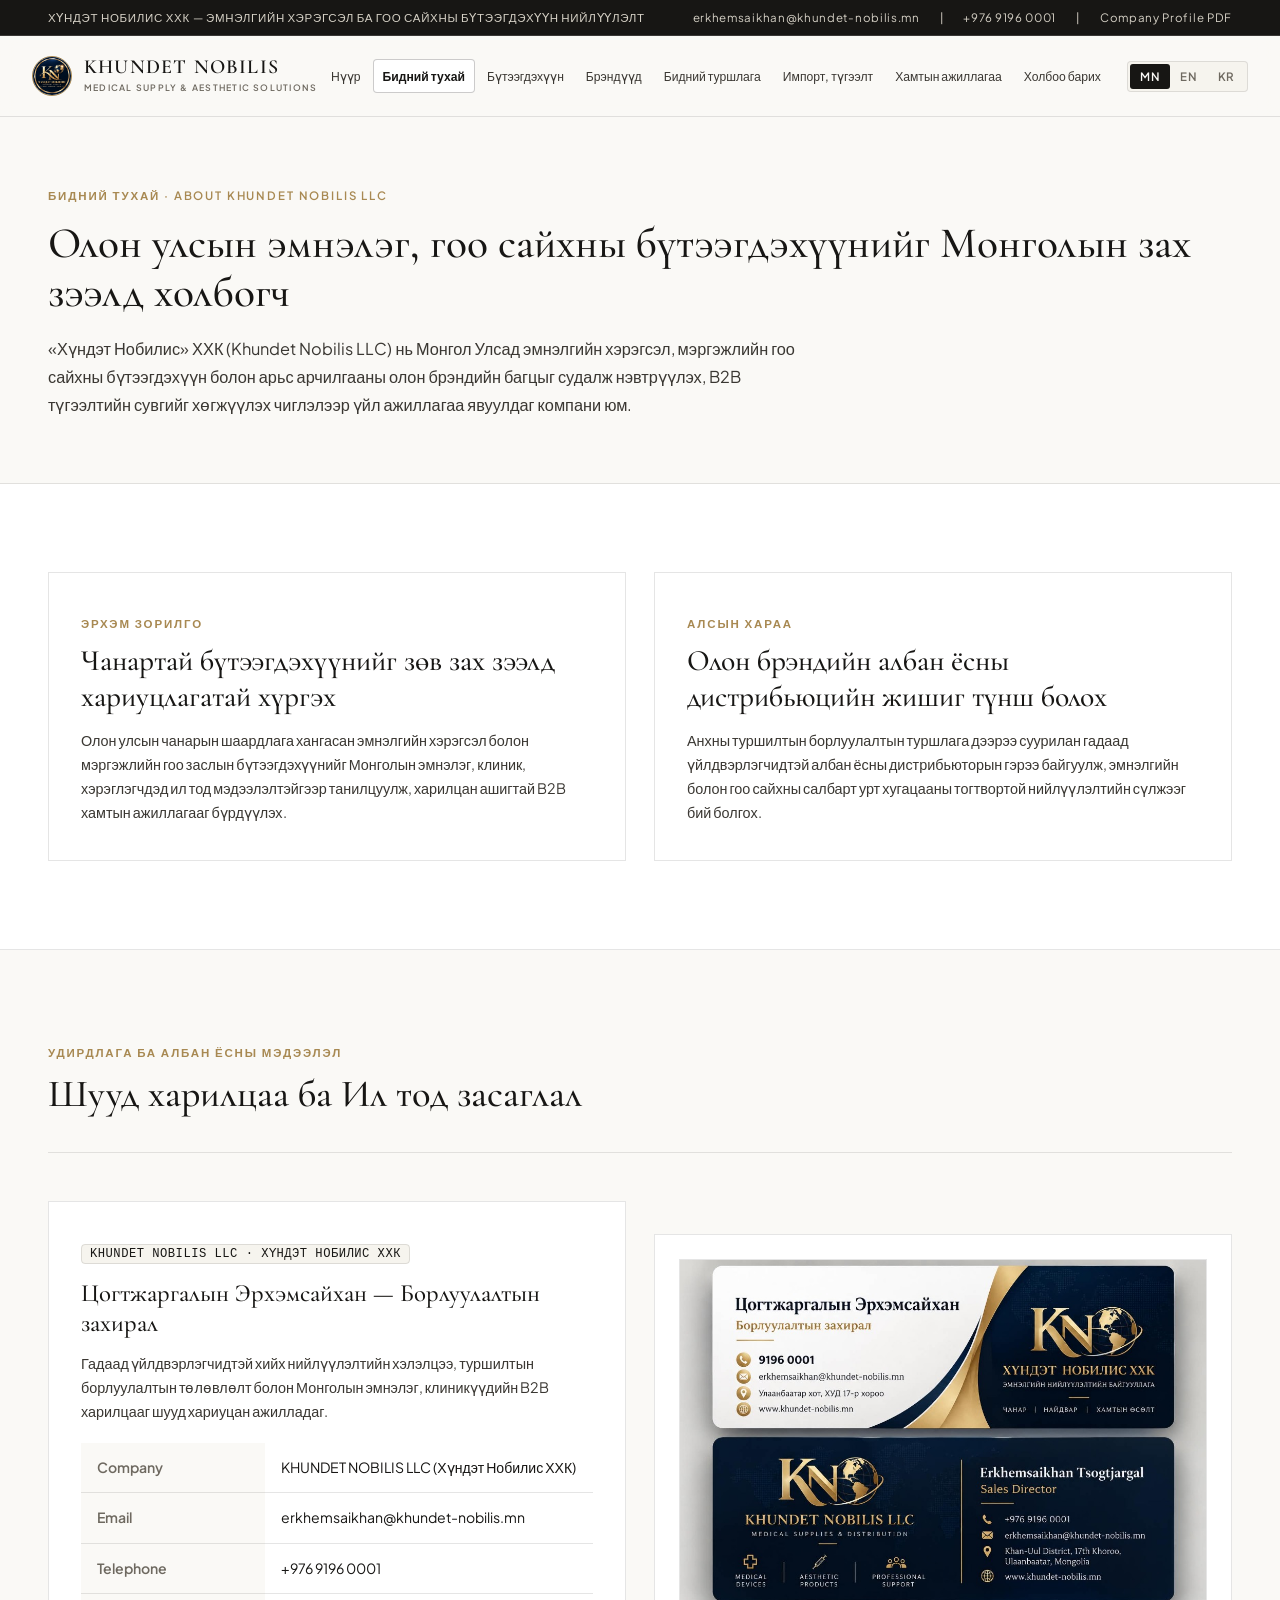
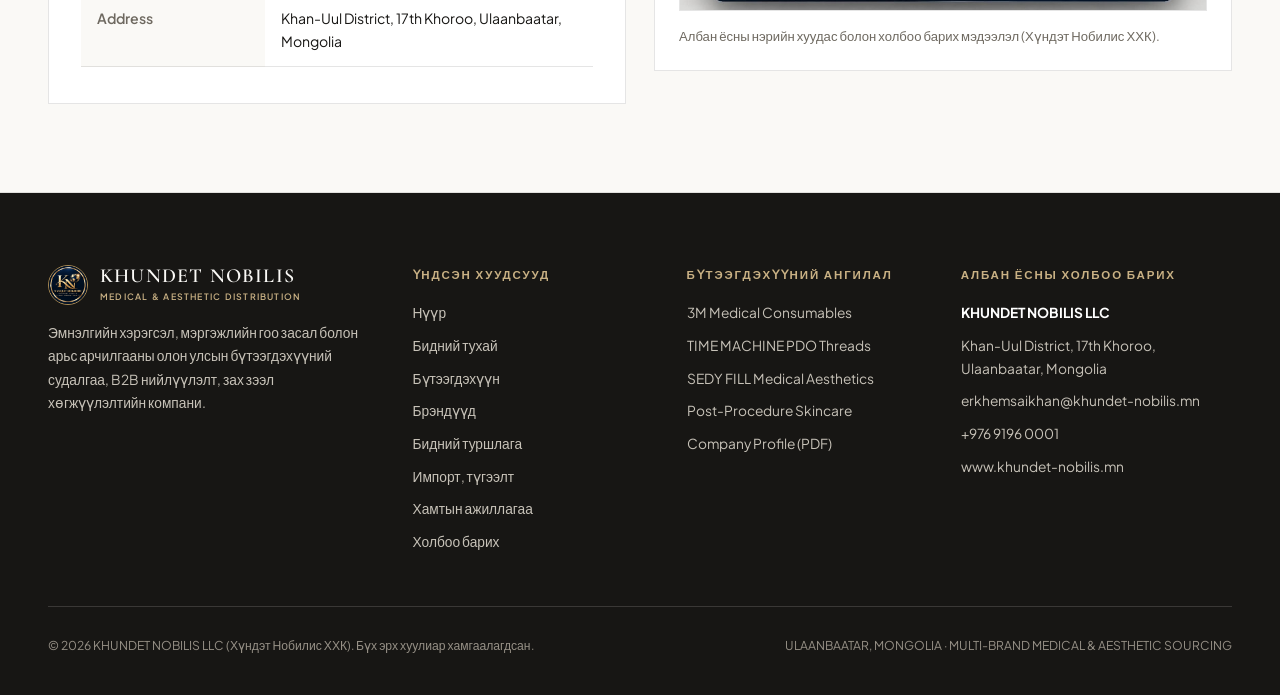
==== about.html @ 8e3461b0 "feat(b2b-multipage): implement 8-page multi-brand B2B medical & aesthetic website on feature branch" ====
<!DOCTYPE html>
<html lang="mn">
<head>
  <meta charset="UTF-8" />
  <meta name="viewport" content="width=device-width, initial-scale=1.0" />
  <title>About Us | KHUNDET NOBILIS LLC — Medical & Aesthetic Product Sourcing</title>
  <meta
    name="description"
    content="Learn about Khundet Nobilis LLC (Хүндэт Нобилис ХХК) — mission, vision, market focus, and leadership in Mongolia's medical supply and aesthetic sector."
  />
  <link rel="preconnect" href="https://fonts.googleapis.com" />
  <link rel="preconnect" href="https://fonts.gstatic.com" crossorigin />
  <link
    href="https://fonts.googleapis.com/css2?family=Cormorant+Garamond:ital,wght@0,500;0,600;1,400&family=Plus+Jakarta+Sans:wght@400;500;600;700&display=swap"
    rel="stylesheet"
  />
  <link rel="icon" type="image/jpeg" href="assets/logo.jpg" />
  <link rel="stylesheet" href="styles.css" />
</head>
<body>
  <div id="siteHeaderMount"></div>

  <main>
    <!-- Page Hero -->
    <section class="page-hero">
      <span
        class="eyebrow"
        data-lang-mn="БИДНИЙ ТУХАЙ · ABOUT KHUNDET NOBILIS LLC"
        data-lang-en="ABOUT US · CORPORATE OVERVIEW"
        data-lang-kr="회사 소개 · CORPORATE OVERVIEW"
      >
        ABOUT US · CORPORATE OVERVIEW
      </span>
      <h1
        class="page-hero-title"
        data-lang-mn="Олон улсын эмнэлэг, гоо сайхны бүтээгдэхүүнийг Монголын зах зээлд холбогч"
        data-lang-en="Building Trusted Medical &amp; Aesthetic Supply Connections in Mongolia"
        data-lang-kr="글로벌 의료·에스테틱 제조사와 몽골 시장을 연결하는 비즈니스 파트너"
      >
        Building Trusted Medical &amp; Aesthetic Supply Connections in Mongolia
      </h1>
      <p
        class="page-hero-lead"
        data-lang-mn="«Хүндэт Нобилис» ХХК (Khundet Nobilis LLC) нь Монгол Улсад эмнэлгийн хэрэгсэл, мэргэжлийн гоо сайхны бүтээгдэхүүн болон арьс арчилгааны олон брэндийн багцыг судалж нэвтрүүлэх, B2B түгээлтийн сувгийг хөгжүүлэх чиглэлээр үйл ажиллагаа явуулдаг компани юм."
        data-lang-en="Khundet Nobilis LLC is a Mongolia-based company focused on sourcing, introducing, and developing B2B distribution opportunities for international medical consumables and professional aesthetic products."
        data-lang-kr="Khundet Nobilis LLC(훈데트 노빌리스)는 몽골 울란바토르에 기반을 두고 해외 우수 의료용 소모품 및 프로페셔널 에스테틱 제품을 발굴·도입하며 B2B 유통 채널을 개발하는 기업입니다."
      >
        Khundet Nobilis LLC is a Mongolia-based company focused on sourcing, introducing, and developing B2B distribution opportunities for international medical consumables and professional aesthetic products.
      </p>
    </section>

    <!-- Mission & Vision -->
    <section class="section-block bg-white">
      <div class="grid-2">
        <article class="corporate-card">
          <div>
            <span
              class="eyebrow"
              data-lang-mn="ЭРХЭМ ЗОРИЛГО"
              data-lang-en="OUR MISSION"
              data-lang-kr="미션 (OUR MISSION)"
            >
              OUR MISSION
            </span>
            <h2
              class="card-title"
              style="font-size:1.85rem; margin-top:8px;"
              data-lang-mn="Чанартай бүтээгдэхүүнийг зөв зах зээлд хариуцлагатай хүргэх"
              data-lang-en="Responsible Sourcing &amp; Practical Market Development"
              data-lang-kr="책임감 있는 제품 소싱과 실질적인 시장 개발"
            >
              Responsible Sourcing &amp; Practical Market Development
            </h2>
            <p
              class="card-text"
              data-lang-mn="Олон улсын чанарын шаардлага хангасан эмнэлгийн хэрэгсэл болон мэргэжлийн гоо заслын бүтээгдэхүүнийг Монголын эмнэлэг, клиник, хэрэглэгчдэд ил тод мэдээлэлтэйгээр танилцуулж, харилцан ашигтай B2B хамтын ажиллагааг бүрдүүлэх."
              data-lang-en="To connect reputable South Korean and international manufacturers with Mongolian hospitals, aesthetic clinics, and wholesale buyers through transparent communication and step-by-step channel development."
              data-lang-kr="경쟁력 있는 한국 및 글로벌 의료·에스테틱 제조사와 몽골 현지 병원, 클리닉, 도매 고객을 투명하고 신뢰할 수 있는 공급 체계로 연결하는 것입니다."
            >
              To connect reputable South Korean and international manufacturers with Mongolian hospitals, aesthetic clinics, and wholesale buyers through transparent communication and step-by-step channel development.
            </p>
          </div>
        </article>

        <article class="corporate-card">
          <div>
            <span
              class="eyebrow"
              data-lang-mn="АЛСЫН ХАРАА"
              data-lang-en="OUR VISION"
              data-lang-kr="비전 (OUR VISION)"
            >
              OUR VISION
            </span>
            <h2
              class="card-title"
              style="font-size:1.85rem; margin-top:8px;"
              data-lang-mn="Олон брэндийн албан ёсны дистрибьюцийн жишиг түнш болох"
              data-lang-en="Becoming a Trusted Multi-Brand B2B Distributor in Mongolia"
              data-lang-kr="몽골을 대표하는 멀티 브랜드 의료·에스테틱 유통 파트너"
            >
              Becoming a Trusted Multi-Brand B2B Distributor in Mongolia
            </h2>
            <p
              class="card-text"
              data-lang-mn="Анхны туршилтын борлуулалтын туршлага дээрээ суурилан гадаад үйлдвэрлэгчидтэй албан ёсны дистрибьюторын гэрээ байгуулж, эмнэлгийн болон гоо сайхны салбарт урт хугацааны тогтвортой нийлүүлэлтийн сүлжээг бий болгох."
              data-lang-en="Building upon our initial pilot sales foundation to secure official distributorship agreements and establish a reliable multi-brand supply portfolio across Ulaanbaatar."
              data-lang-kr="초기 파일럿 판매 경험을 발판으로 글로벌 제조사와 공식 총판/유통 협약을 체결하고 울란바토르 전역에 안정적인 멀티 브랜드 공급망을 구축하는 것입니다."
            >
              Building upon our initial pilot sales foundation to secure official distributorship agreements and establish a reliable multi-brand supply portfolio across Ulaanbaatar.
            </p>
          </div>
        </article>
      </div>
    </section>

    <!-- Market Focus & Leadership -->
    <section class="section-block bg-alabaster">
      <div class="section-header">
        <div>
          <span
            class="eyebrow"
            data-lang-mn="УДИРДЛАГА БА АЛБАН ЁСНЫ МЭДЭЭЛЭЛ"
            data-lang-en="LEADERSHIP &amp; VERIFIED CORPORATE IDENTITY"
            data-lang-kr="경영진 및 공식 기업 정보"
          >
            LEADERSHIP &amp; VERIFIED CORPORATE IDENTITY
          </span>
          <h2
            class="section-title"
            data-lang-mn="Шууд харилцаа ба Ил тод засаглал"
            data-lang-en="Direct Executive Communication"
            data-lang-kr="담당 임원 직접 소통 및 투명한 비즈니스"
          >
            Direct Executive Communication
          </h2>
        </div>
      </div>

      <div class="grid-2" style="align-items: center;">
        <div class="corporate-card">
          <div>
            <span class="mono-code">KHUNDET NOBILIS LLC · ХҮНДЭТ НОБИЛИС ХХК</span>
            <h3
              class="card-title"
              style="margin-top: 14px;"
              data-lang-mn="Цогтжаргалын Эрхэмсайхан — Борлуулалтын захирал"
              data-lang-en="Erkhemsaikhan Tsogtjargal — Sales Director"
              data-lang-kr="초그트자르갈 에르헴사이한 — 영업 이사 (Sales Director)"
            >
              Erkhemsaikhan Tsogtjargal — Sales Director
            </h3>
            <p
              class="card-text"
              style="margin-bottom: 20px;"
              data-lang-mn="Гадаад үйлдвэрлэгчидтэй хийх нийлүүлэлтийн хэлэлцээ, туршилтын борлуулалтын төлөвлөлт болон Монголын эмнэлэг, клиникүүдийн B2B харилцааг шууд хариуцан ажилладаг."
              data-lang-en="Oversees international supplier negotiations, pilot market evaluation, and B2B relations with hospitals, aesthetic clinics, and wholesale partners in Ulaanbaatar."
              data-lang-kr="해외 제조사와의 공급 협의, 파일럿 시장 평가 및 울란바토르 내 병원·에스테틱 클리닉 대상 B2B 영업을 총괄하고 있습니다."
            >
              Oversees international supplier negotiations, pilot market evaluation, and B2B relations with hospitals, aesthetic clinics, and wholesale partners in Ulaanbaatar.
            </p>
            <table class="specs-table" style="margin-bottom: 0;">
              <tbody>
                <tr>
                  <th>Company</th>
                  <td>KHUNDET NOBILIS LLC (Хүндэт Нобилис ХХК)</td>
                </tr>
                <tr>
                  <th>Email</th>
                  <td><a href="mailto:erkhemsaikhan@khundet-nobilis.mn">erkhemsaikhan@khundet-nobilis.mn</a></td>
                </tr>
                <tr>
                  <th>Telephone</th>
                  <td><a href="tel:+97691960001">+976 9196 0001</a></td>
                </tr>
                <tr>
                  <th>Address</th>
                  <td>Khan-Uul District, 17th Khoroo, Ulaanbaatar, Mongolia</td>
                </tr>
              </tbody>
            </table>
          </div>
        </div>

        <div class="corporate-card" style="padding: 24px;">
          <img
            src="assets/business-card.jpg"
            alt="Khundet Nobilis LLC Official Business Card"
            style="width: 100%; border: 1px solid var(--line-hairline); margin-bottom: 14px;"
          />
          <p
            style="font-size: 0.82rem; color: var(--text-muted);"
            data-lang-mn="Албан ёсны нэрийн хуудас болон холбоо барих мэдээлэл (Хүндэт Нобилис ХХК)."
            data-lang-en="Verified corporate business card of Khundet Nobilis LLC."
            data-lang-kr="훈데트 노빌리스(Khundet Nobilis LLC) 공식 명함 및 연락처 정보."
          >
            Verified corporate business card of Khundet Nobilis LLC.
          </p>
        </div>
      </div>
    </section>
  </main>

  <div id="siteFooterMount"></div>
  <script src="script.js"></script>
</body>
</html>
---- styles.css ----
/* ==========================================================================
   KHUNDET NOBILIS LLC — MULTI-PAGE B2B MEDICAL & AESTHETIC CORPORATE DESIGN
   Visual Direction: Warm Ivory & White, Deep Charcoal, Muted Champagne-Gold
   Architecture: Multi-Page Semantic HTML5 + Responsive B2B Catalog Grid
   ========================================================================== */

:root {
  --bg-ivory: #F6F4EE;
  --bg-alabaster: #FAF9F6;
  --bg-white: #FFFFFF;
  --bg-sand: #ECE8DF;
  --bg-charcoal: #171614;
  --bg-charcoal-soft: #211F1C;

  --text-charcoal: #171614;
  --text-body: #3A3732;
  --text-muted: #6E6960;
  --text-light: #9B958B;

  --champagne: #A88952;
  --champagne-hover: #8F7240;
  --champagne-light: #C9B184;
  --champagne-pale: rgba(168, 137, 82, 0.11);

  --status-verified-bg: #EBF3EE;
  --status-verified-text: #1E5638;
  --status-eval-bg: #F7F1E3;
  --status-eval-text: #8A6522;
  --status-planned-bg: #EFECE6;
  --status-planned-text: #5C574F;

  --line-hairline: rgba(23, 22, 20, 0.11);
  --line-strong: rgba(23, 22, 20, 0.22);
  --line-light: rgba(250, 249, 246, 0.15);

  --font-serif: 'Cormorant Garamond', Georgia, serif;
  --font-sans: 'Plus Jakarta Sans', -apple-system, BlinkMacSystemFont, 'Segoe UI', sans-serif;
  --font-mono: 'SFMono-Regular', Consolas, 'Liberation Mono', Menlo, monospace;

  --ease-out: cubic-bezier(0.22, 1, 0.36, 1);
  --max-w: 1440px;
}

*, *::before, *::after {
  box-sizing: border-box;
  margin: 0;
  padding: 0;
}

html {
  scroll-behavior: smooth;
  font-family: var(--font-sans);
  color: var(--text-charcoal);
  background-color: var(--bg-ivory);
  -webkit-font-smoothing: antialiased;
  -moz-osx-font-smoothing: grayscale;
}

body {
  overflow-x: hidden;
  line-height: 1.65;
  background-color: var(--bg-ivory);
  min-height: 100vh;
  display: flex;
  flex-direction: column;
}

body.modal-open {
  overflow: hidden;
}

main {
  flex: 1;
}

a {
  text-decoration: none;
  color: inherit;
  transition: color 0.25s var(--ease-out), background-color 0.25s var(--ease-out), border-color 0.25s var(--ease-out);
}

ul {
  list-style: none;
}

img {
  max-width: 100%;
  display: block;
}

button, input, select, textarea {
  font-family: inherit;
  color: inherit;
}

/* ==========================================================================
   TYPOGRAPHY & UTILITY CLASSES
   ========================================================================== */
.eyebrow {
  font-size: 0.72rem;
  font-weight: 600;
  letter-spacing: 0.16em;
  text-transform: uppercase;
  color: var(--champagne);
  display: inline-block;
}

.mono-code {
  font-family: var(--font-mono);
  font-size: 0.76rem;
  letter-spacing: 0.04em;
  background: var(--bg-ivory);
  border: 1px solid var(--line-hairline);
  padding: 2px 8px;
  border-radius: 4px;
  color: var(--text-charcoal);
}

.container {
  max-width: var(--max-w);
  margin: 0 auto;
  padding: 0 48px;
}

/* Status Badges */
.status-badge {
  display: inline-flex;
  align-items: center;
  gap: 6px;
  font-size: 0.68rem;
  font-weight: 600;
  letter-spacing: 0.08em;
  text-transform: uppercase;
  padding: 4px 10px;
  border-radius: 20px;
  line-height: 1.2;
}

.status-badge::before {
  content: "";
  width: 6px;
  height: 6px;
  border-radius: 50%;
  background: currentColor;
}

.status-badge.previously_sold_verified,
.status-badge.currently_available_verified {
  background: var(--status-verified-bg);
  color: var(--status-verified-text);
  border: 1px solid rgba(30, 86, 56, 0.2);
}

.status-badge.under_evaluation {
  background: var(--status-eval-bg);
  color: var(--status-eval-text);
  border: 1px solid rgba(138, 101, 34, 0.25);
}

.status-badge.planned_sourcing {
  background: var(--status-planned-bg);
  color: var(--status-planned-text);
  border: 1px solid var(--line-hairline);
}

/* Buttons */
.btn {
  display: inline-flex;
  align-items: center;
  justify-content: center;
  gap: 10px;
  padding: 13px 26px;
  font-size: 0.8rem;
  font-weight: 600;
  letter-spacing: 0.08em;
  text-transform: uppercase;
  border-radius: 4px;
  cursor: pointer;
  transition: all 0.25s var(--ease-out);
  border: 1px solid transparent;
}

.btn-primary {
  background: var(--bg-charcoal);
  color: var(--bg-alabaster);
  border-color: var(--bg-charcoal);
}

.btn-primary:hover {
  background: var(--champagne);
  border-color: var(--champagne);
  color: var(--bg-white);
}

.btn-outline {
  background: transparent;
  color: var(--text-charcoal);
  border-color: var(--line-strong);
}

.btn-outline:hover {
  background: var(--bg-white);
  border-color: var(--text-charcoal);
}

.btn-champagne {
  background: var(--champagne);
  color: var(--bg-white);
  border-color: var(--champagne);
}

.btn-champagne:hover {
  background: var(--champagne-hover);
  border-color: var(--champagne-hover);
}

.btn-sm {
  padding: 9px 16px;
  font-size: 0.72rem;
}

/* ==========================================================================
   1. CORPORATE HEADER & MULTI-PAGE NAVIGATION
   ========================================================================== */
.top-notice-bar {
  background: var(--bg-charcoal);
  color: #D5D0C5;
  font-size: 0.72rem;
  letter-spacing: 0.06em;
  padding: 8px 48px;
  border-bottom: 1px solid var(--line-light);
}

.top-notice-inner {
  max-width: var(--max-w);
  margin: 0 auto;
  display: flex;
  justify-content: space-between;
  align-items: center;
  flex-wrap: wrap;
  gap: 12px;
}

.top-notice-links {
  display: flex;
  align-items: center;
  gap: 20px;
}

.top-notice-links a:hover {
  color: var(--champagne-light);
}

.site-header {
  position: sticky;
  top: 0;
  z-index: 100;
  background: rgba(250, 249, 246, 0.95);
  backdrop-filter: blur(12px);
  -webkit-backdrop-filter: blur(12px);
  border-bottom: 1px solid var(--line-hairline);
}

.header-grid {
  display: grid;
  grid-template-columns: auto 1fr auto;
  align-items: center;
  max-width: var(--max-w);
  margin: 0 auto;
  padding: 0 32px;
  min-height: 80px;
  gap: 16px;
}

.brand-identity {
  display: flex;
  align-items: center;
  gap: 12px;
}

.brand-logo-thumb {
  width: 40px;
  height: 40px;
  border-radius: 50%;
  object-fit: cover;
  border: 1px solid var(--champagne);
  flex-shrink: 0;
}

.brand-titles {
  display: flex;
  flex-direction: column;
}

.brand-main {
  font-family: var(--font-serif);
  font-size: 1.25rem;
  font-weight: 600;
  letter-spacing: 0.06em;
  color: var(--text-charcoal);
  line-height: 1;
  white-space: nowrap;
}

.brand-sub {
  font-size: 0.55rem;
  font-weight: 600;
  letter-spacing: 0.14em;
  text-transform: uppercase;
  color: var(--text-muted);
  margin-top: 4px;
  white-space: nowrap;
}

.main-nav {
  display: flex;
  align-items: center;
  justify-content: center;
  gap: 2px;
  flex-wrap: nowrap;
}

.nav-link {
  font-size: 0.76rem;
  font-weight: 500;
  padding: 7px 10px;
  border-radius: 4px;
  color: var(--text-body);
  position: relative;
  white-space: nowrap;
}

.nav-link:hover {
  color: var(--text-charcoal);
  background: rgba(23, 22, 20, 0.04);
}

.nav-link.active {
  color: var(--text-charcoal);
  font-weight: 600;
  background: var(--bg-white);
  box-shadow: inset 0 0 0 1px var(--line-strong);
}

.header-controls {
  display: flex;
  align-items: center;
  gap: 12px;
}

.lang-bar {
  display: inline-flex;
  align-items: center;
  background: var(--bg-ivory);
  border: 1px solid var(--line-hairline);
  border-radius: 4px;
  padding: 2px;
}

.lang-pill {
  background: transparent;
  border: none;
  font-size: 0.72rem;
  font-weight: 600;
  letter-spacing: 0.06em;
  padding: 5px 10px;
  border-radius: 3px;
  color: var(--text-muted);
  cursor: pointer;
  transition: all 0.2s ease;
}

.lang-pill:hover {
  color: var(--text-charcoal);
}

.lang-pill.active {
  background: var(--bg-charcoal);
  color: var(--bg-alabaster);
}

.mobile-menu-trigger {
  display: none;
  background: var(--bg-white);
  border: 1px solid var(--line-strong);
  padding: 7px 14px;
  border-radius: 4px;
  font-size: 0.78rem;
  font-weight: 600;
  cursor: pointer;
}

/* ==========================================================================
   2. PAGE HEROES & SECTION HEADERS
   ========================================================================== */
.hero-corporate {
  max-width: var(--max-w);
  margin: 0 auto;
  display: grid;
  grid-template-columns: 1.1fr 0.9fr;
  border-bottom: 1px solid var(--line-hairline);
  background: var(--bg-alabaster);
}

.hero-left {
  padding: 72px 56px 72px 48px;
  display: flex;
  flex-direction: column;
  justify-content: space-between;
  border-right: 1px solid var(--line-hairline);
  min-width: 0;
}

.hero-title {
  font-family: var(--font-serif);
  font-size: clamp(2.5rem, 3.8vw, 4rem);
  font-weight: 500;
  line-height: 1.08;
  color: var(--text-charcoal);
  margin: 18px 0 24px;
}

.hero-title em {
  font-style: italic;
  color: var(--champagne);
}

.hero-lead {
  font-size: 1rem;
  color: var(--text-body);
  line-height: 1.75;
  max-width: 620px;
  margin-bottom: 36px;
}

.hero-actions {
  display: flex;
  flex-wrap: wrap;
  gap: 14px;
  margin-bottom: 48px;
}

.hero-trust-strip {
  display: grid;
  grid-template-columns: repeat(3, 1fr);
  gap: 20px;
  padding-top: 28px;
  border-top: 1px solid var(--line-hairline);
}

.trust-item-label {
  font-size: 0.68rem;
  font-weight: 600;
  letter-spacing: 0.12em;
  text-transform: uppercase;
  color: var(--champagne);
  margin-bottom: 4px;
}

.trust-item-val {
  font-size: 0.85rem;
  font-weight: 600;
  color: var(--text-charcoal);
}

.hero-right {
  padding: 48px;
  background: var(--bg-ivory);
  display: flex;
  flex-direction: column;
  justify-content: center;
  gap: 20px;
  min-width: 0;
}

.hero-product-showcase {
  display: grid;
  grid-template-columns: 1fr 1fr;
  gap: 16px;
}

.hero-showcase-card {
  background: var(--bg-white);
  border: 1px solid var(--line-hairline);
  padding: 16px;
  display: flex;
  flex-direction: column;
  gap: 12px;
  transition: transform 0.25s var(--ease-out), box-shadow 0.25s var(--ease-out);
}

.hero-showcase-card:hover {
  transform: translateY(-3px);
  box-shadow: 0 12px 30px rgba(23, 22, 20, 0.07);
}

.hero-showcase-card.span-2 {
  grid-column: span 2;
  display: grid;
  grid-template-columns: 180px 1fr;
  align-items: center;
  gap: 20px;
}

.hero-showcase-img {
  width: 100%;
  height: 150px;
  object-fit: cover;
  background: var(--bg-sand);
  border: 1px solid var(--line-hairline);
}

. PAGE-BANNER {
  background: var(--bg-alabaster);
  border-bottom: 1px solid var(--line-hairline);
}

.page-hero {
  max-width: var(--max-w);
  margin: 0 auto;
  padding: 64px 48px;
  background: var(--bg-alabaster);
  border-bottom: 1px solid var(--line-hairline);
}

.page-hero-title {
  font-family: var(--font-serif);
  font-size: clamp(2.2rem, 3.4vw, 3.4rem);
  font-weight: 500;
  line-height: 1.12;
  margin: 12px 0 18px;
}

.page-hero-lead {
  font-size: 1.02rem;
  color: var(--text-body);
  max-width: 760px;
  line-height: 1.72;
}

/* ==========================================================================
   3. SECTIONS, GRIDS & CARDS
   ========================================================================== */
.section-block {
  max-width: var(--max-w);
  margin: 0 auto;
  padding: 88px 48px;
  border-bottom: 1px solid var(--line-hairline);
}

.section-block.bg-white {
  background: var(--bg-white);
}

.section-block.bg-alabaster {
  background: var(--bg-alabaster);
}

.section-block.bg-dark {
  background: var(--bg-charcoal);
  color: var(--bg-alabaster);
}

.section-header {
  display: flex;
  justify-content: space-between;
  align-items: flex-end;
  flex-wrap: wrap;
  gap: 24px;
  padding-bottom: 36px;
  margin-bottom: 48px;
  border-bottom: 1px solid var(--line-hairline);
}

.bg-dark .section-header {
  border-bottom-color: var(--line-light);
}

.section-title {
  font-family: var(--font-serif);
  font-size: clamp(2rem, 3vw, 2.85rem);
  font-weight: 500;
  line-height: 1.12;
  margin-top: 8px;
}

.section-desc {
  font-size: 0.96rem;
  color: var(--text-body);
  max-width: 640px;
  line-height: 1.7;
}

.bg-dark .section-desc {
  color: #C2BDB2;
}

.grid-2 {
  display: grid;
  grid-template-columns: repeat(2, 1fr);
  gap: 28px;
}

.grid-3 {
  display: grid;
  grid-template-columns: repeat(3, 1fr);
  gap: 28px;
}

.grid-4 {
  display: grid;
  grid-template-columns: repeat(4, 1fr);
  gap: 24px;
}

.corporate-card {
  background: var(--bg-white);
  border: 1px solid var(--line-hairline);
  padding: 36px 32px;
  display: flex;
  flex-direction: column;
  justify-content: space-between;
  transition: border-color 0.25s ease, box-shadow 0.25s ease;
}

.corporate-card:hover {
  border-color: var(--champagne);
  box-shadow: 0 14px 34px rgba(23, 22, 20, 0.05);
}

.card-num {
  font-family: var(--font-serif);
  font-size: 1.4rem;
  font-style: italic;
  color: var(--champagne);
  margin-bottom: 16px;
  display: block;
}

.card-title {
  font-family: var(--font-serif);
  font-size: 1.55rem;
  font-weight: 500;
  color: var(--text-charcoal);
  margin-bottom: 12px;
  line-height: 1.22;
}

.card-text {
  font-size: 0.9rem;
  color: var(--text-body);
  line-height: 1.68;
}

/* ==========================================================================
   4. PRODUCT CATALOG, SEARCH & FILTER TOOLBAR (PRODUCTS.HTML)
   ========================================================================== */
.catalog-Verification-banner {
  background: var(--bg-white);
  border: 1px solid var(--line-strong);
  border-left: 4px solid var(--champagne);
  padding: 18px 24px;
  margin-bottom: 32px;
  display: flex;
  justify-content: space-between;
  align-items: center;
  flex-wrap: wrap;
  gap: 16px;
  font-size: 0.85rem;
  color: var(--text-body);
}

.catalog-controls-panel {
  background: var(--bg-white);
  border: 1px solid var(--line-hairline);
  padding: 24px;
  margin-bottom: 36px;
  display: grid;
  grid-template-columns: 1.3fr 1fr 1fr 1fr;
  gap: 16px;
  align-items: end;
}

.control-group label {
  display: block;
  font-size: 0.7rem;
  font-weight: 600;
  letter-spacing: 0.12em;
  text-transform: uppercase;
  color: var(--text-muted);
  margin-bottom: 8px;
}

.catalog-input,
.catalog-select {
  width: 100%;
  padding: 11px 14px;
  background: var(--bg-alabaster);
  border: 1px solid var(--line-strong);
  border-radius: 4px;
  font-size: 0.88rem;
  color: var(--text-charcoal);
}

.catalog-input:focus,
.catalog-select:focus {
  outline: none;
  border-color: var(--champagne);
  background: var(--bg-white);
}

.product-catalog-grid {
  display: grid;
  grid-template-columns: repeat(3, 1fr);
  gap: 28px;
}

.product-card {
  background: var(--bg-white);
  border: 1px solid var(--line-hairline);
  display: flex;
  flex-direction: column;
  justify-content: space-between;
  transition: transform 0.25s var(--ease-out), box-shadow 0.25s var(--ease-out), border-color 0.25s ease;
}

.product-card:hover {
  transform: translateY(-4px);
  border-color: var(--champagne);
  box-shadow: 0 18px 40px rgba(23, 22, 20, 0.08);
}

.product-card-media {
  position: relative;
  height: 270px;
  background: var(--bg-sand);
  border-bottom: 1px solid var(--line-hairline);
  overflow: hidden;
}

.product-card-media img {
  width: 100%;
  height: 100%;
  object-fit: cover;
  transition: transform 0.6s var(--ease-out);
}

.product-card:hover .product-card-media img {
  transform: scale(1.04);
}

.product-brand-pill {
  position: absolute;
  top: 14px;
  left: 14px;
  background: rgba(23, 22, 20, 0.88);
  color: var(--bg-alabaster);
  padding: 4px 11px;
  font-size: 0.68rem;
  font-weight: 600;
  letter-spacing: 0.1em;
  text-transform: uppercase;
  border-radius: 3px;
}

.product-card-body {
  padding: 28px 24px 20px;
  flex: 1;
  display: flex;
  flex-direction: column;
  justify-content: space-between;
}

.product-cat-row {
  display: flex;
  justify-content: space-between;
  align-items: center;
  gap: 8px;
  margin-bottom: 10px;
  flex-wrap: wrap;
}

.product-cat-tag {
  font-size: 0.68rem;
  font-weight: 600;
  letter-spacing: 0.12em;
  text-transform: uppercase;
  color: var(--champagne);
}

.product-card-title {
  font-family: var(--font-serif);
  font-size: 1.5rem;
  font-weight: 600;
  color: var(--text-charcoal);
  line-height: 1.2;
  margin-bottom: 10px;
}

.product-card-desc {
  font-size: 0.86rem;
  color: var(--text-body);
  line-height: 1.62;
  margin-bottom: 18px;
}

.product-spec-mini {
  border-top: 1px solid var(--line-hairline);
  padding-top: 14px;
  margin-bottom: 18px;
  display: flex;
  flex-direction: column;
  gap: 6px;
  font-size: 0.78rem;
  color: var(--text-muted);
}

.product-spec-mini div {
  display: flex;
  justify-content: space-between;
  gap: 12px;
}

.product-spec-mini strong {
  color: var(--text-charcoal);
  font-weight: 600;
}

.product-card-actions {
  padding: 0 24px 24px;
  display: grid;
  grid-template-columns: 1fr 1fr;
  gap: 10px;
}

/* ==========================================================================
   5. PRODUCT DETAIL PAGE TEMPLATE (PRODUCT.HTML)
   ========================================================================== */
.pdp-layout {
  display: grid;
  grid-template-columns: 0.95fr 1.05fr;
  gap: 56px;
  align-items: start;
}

.pdp-gallery-box {
  position: sticky;
  top: 108px;
}

.pdp-main-image-wrap {
  background: var(--bg-white);
  border: 1px solid var(--line-hairline);
  height: 460px;
  overflow: hidden;
  margin-bottom: 14px;
  display: flex;
  align-items: center;
  justify-content: center;
}

.pdp-main-image-wrap img {
  width: 100%;
  height: 100%;
  object-fit: contain;
  background: var(--bg-white);
}

.pdp-thumbs-row {
  display: grid;
  grid-template-columns: repeat(4, 1fr);
  gap: 12px;
}

.pdp-thumb-btn {
  border: 1px solid var(--line-hairline);
  background: var(--bg-white);
  height: 88px;
  padding: 4px;
  cursor: pointer;
  overflow: hidden;
  transition: border-color 0.2s ease;
}

.pdp-thumb-btn.active,
.pdp-thumb-btn:hover {
  border-color: var(--champagne);
  box-shadow: 0 0 0 1px var(--champagne);
}

.pdp-thumb-btn img {
  width: 100%;
  height: 100%;
  object-fit: cover;
}

.pdp-info-panel {
  background: var(--bg-white);
  border: 1px solid var(--line-hairline);
  padding: 44px;
}

.pdp-meta-header {
  display: flex;
  justify-content: space-between;
  align-items: center;
  flex-wrap: wrap;
  gap: 12px;
  margin-bottom: 16px;
}

.pdp-title {
  font-family: var(--font-serif);
  font-size: clamp(2rem, 3vw, 2.75rem);
  font-weight: 500;
  line-height: 1.12;
  margin-bottom: 16px;
}

.pdp-summary-grid {
  display: grid;
  grid-template-columns: repeat(2, 1fr);
  gap: 14px;
  padding: 20px;
  background: var(--bg-alabaster);
  border: 1px solid var(--line-hairline);
  margin: 24px 0;
}

.pdp-summary-item span {
  display: block;
  font-size: 0.68rem;
  font-weight: 600;
  letter-spacing: 0.12em;
  text-transform: uppercase;
  color: var(--text-muted);
  margin-bottom: 3px;
}

.pdp-summary-item strong {
  font-size: 0.9rem;
  color: var(--text-charcoal);
}

.specs-table {
  width: 100%;
  border-collapse: collapse;
  margin: 20px 0 32px;
  font-size: 0.88rem;
}

.specs-table th,
.specs-table td {
  padding: 13px 16px;
  border-bottom: 1px solid var(--line-hairline);
  text-align: left;
  vertical-align: top;
}

.specs-table th {
  width: 36%;
  font-weight: 600;
  color: var(--text-muted);
  background: var(--bg-alabaster);
}

.specs-table td {
  color: var(--text-charcoal);
}

/* ==========================================================================
   6. TIMELINE, MATRIX & FORMS
   ========================================================================== */
.timeline-list {
  border-left: 2px solid var(--champagne);
  padding-left: 32px;
  display: flex;
  flex-direction: column;
  gap: 36px;
}

.timeline-item {
  position: relative;
  background: var(--bg-white);
  border: 1px solid var(--line-hairline);
  padding: 28px 32px;
}

.timeline-item::before {
  content: "";
  position: absolute;
  left: -40px;
  top: 32px;
  width: 14px;
  height: 14px;
  border-radius: 50%;
  background: var(--champagne);
  border: 3px solid var(--bg-ivory);
}

.form-box {
  background: var(--bg-white);
  border: 1px solid var(--line-hairline);
  padding: 44px;
}

.workflow-tabs {
  display: inline-flex;
  background: var(--bg-ivory);
  padding: 4px;
  border-radius: 4px;
  border: 1px solid var(--line-hairline);
  margin-bottom: 28px;
  flex-wrap: wrap;
}

.wf-tab {
  background: transparent;
  border: none;
  padding: 9px 18px;
  border-radius: 3px;
  font-size: 0.78rem;
  font-weight: 600;
  color: var(--text-muted);
  cursor: pointer;
  transition: all 0.2s ease;
}

.wf-tab.active {
  background: var(--bg-charcoal);
  color: var(--bg-alabaster);
}

.form-row-2 {
  display: grid;
  grid-template-columns: 1fr 1fr;
  gap: 20px;
}

.field-group {
  margin-bottom: 20px;
}

.field-group label {
  display: block;
  font-size: 0.72rem;
  font-weight: 600;
  letter-spacing: 0.1em;
  text-transform: uppercase;
  color: var(--text-muted);
  margin-bottom: 8px;
}

.form-input {
  width: 100%;
  padding: 12px 15px;
  background: var(--bg-alabaster);
  border: 1px solid var(--line-strong);
  border-radius: 4px;
  font-size: 0.9rem;
  color: var(--text-charcoal);
}

.form-input:focus {
  outline: none;
  border-color: var(--champagne);
  background: var(--bg-white);
}

.honeypot-field {
  display: none !important;
}

/* ==========================================================================
   7. CORPORATE FOOTER
   ========================================================================== */
.site-footer {
  background: var(--bg-charcoal);
  color: var(--bg-alabaster);
  padding: 72px 48px 40px;
  margin-top: auto;
}

.footer-inner {
  max-width: var(--max-w);
  margin: 0 auto;
}

.footer-top-grid {
  display: grid;
  grid-template-columns: 1.4fr 1fr 1fr 1.2fr;
  gap: 48px;
  padding-bottom: 52px;
  border-bottom: 1px solid var(--line-light);
}

.footer-heading {
  font-size: 0.72rem;
  font-weight: 600;
  letter-spacing: 0.16em;
  text-transform: uppercase;
  color: var(--champagne-light);
  margin-bottom: 18px;
}

.footer-nav-list {
  display: flex;
  flex-direction: column;
  gap: 10px;
  font-size: 0.86rem;
  color: #C7C2B8;
}

.footer-nav-list a:hover {
  color: var(--champagne-light);
}

.footer-bottom-row {
  padding-top: 28px;
  display: flex;
  justify-content: space-between;
  align-items: center;
  flex-wrap: wrap;
  gap: 16px;
  font-size: 0.76rem;
  color: #969086;
}

/* ==========================================================================
   8. RESPONSIVE BREAKPOINTS
   ========================================================================== */
@media (max-width: 1140px) {
  .hero-corporate,
  .pdp-layout {
    grid-template-columns: 1fr;
  }

  .hero-left {
    border-right: none;
    border-bottom: 1px solid var(--line-hairline);
  }

  .catalog-controls-panel {
    grid-template-columns: 1fr 1fr;
  }

  .product-catalog-grid,
  .grid-3,
  .grid-4 {
    grid-template-columns: repeat(2, 1fr);
  }

  .footer-top-grid {
    grid-template-columns: 1fr 1fr;
  }
}

@media (max-width: 768px) {
  .top-notice-bar,
  .header-grid,
  .page-hero,
  .section-block,
  .site-footer,
  .container {
    padding-left: 16px;
    padding-right: 16px;
  }

  .top-notice-links {
    display: none;
  }

  .header-grid {
    display: flex;
    justify-content: space-between;
    align-items: center;
    min-height: 68px;
    gap: 8px;
  }

  .brand-main {
    font-size: 1rem;
  }

  .brand-sub {
    display: none;
  }

  .lang-pill {
    padding: 4px 7px;
    font-size: 0.68rem;
  }

  .hero-title {
    font-size: 2rem;
    overflow-wrap: break-word;
  }

  .main-nav {
    display: none;
    position: absolute;
    top: 68px;
    left: 0;
    right: 0;
    background: var(--bg-alabaster);
    flex-direction: column;
    padding: 16px;
    border-bottom: 1px solid var(--line-strong);
    box-shadow: 0 16px 32px rgba(0, 0, 0, 0.12);
  }

  .main-nav.open {
    display: flex;
  }

  .mobile-menu-trigger {
    display: inline-block;
    padding: 6px 10px;
    font-size: 0.72rem;
  }

  .hero-left,
  .hero-right {
    padding: 36px 20px;
  }

  .hero-product-showcase,
  .hero-trust-strip,
  .catalog-controls-panel,
  .product-catalog-grid,
  .grid-2,
  .grid-3,
  .grid-4,
  .form-row-2,
  .pdp-summary-grid,
  .footer-top-grid {
    grid-template-columns: 1fr;
  }

  .hero-showcase-card.span-2 {
    grid-column: span 1;
    grid-template-columns: 1fr;
  }

  .pdp-info-panel,
  .form-box {
    padding: 24px 20px;
  }
}
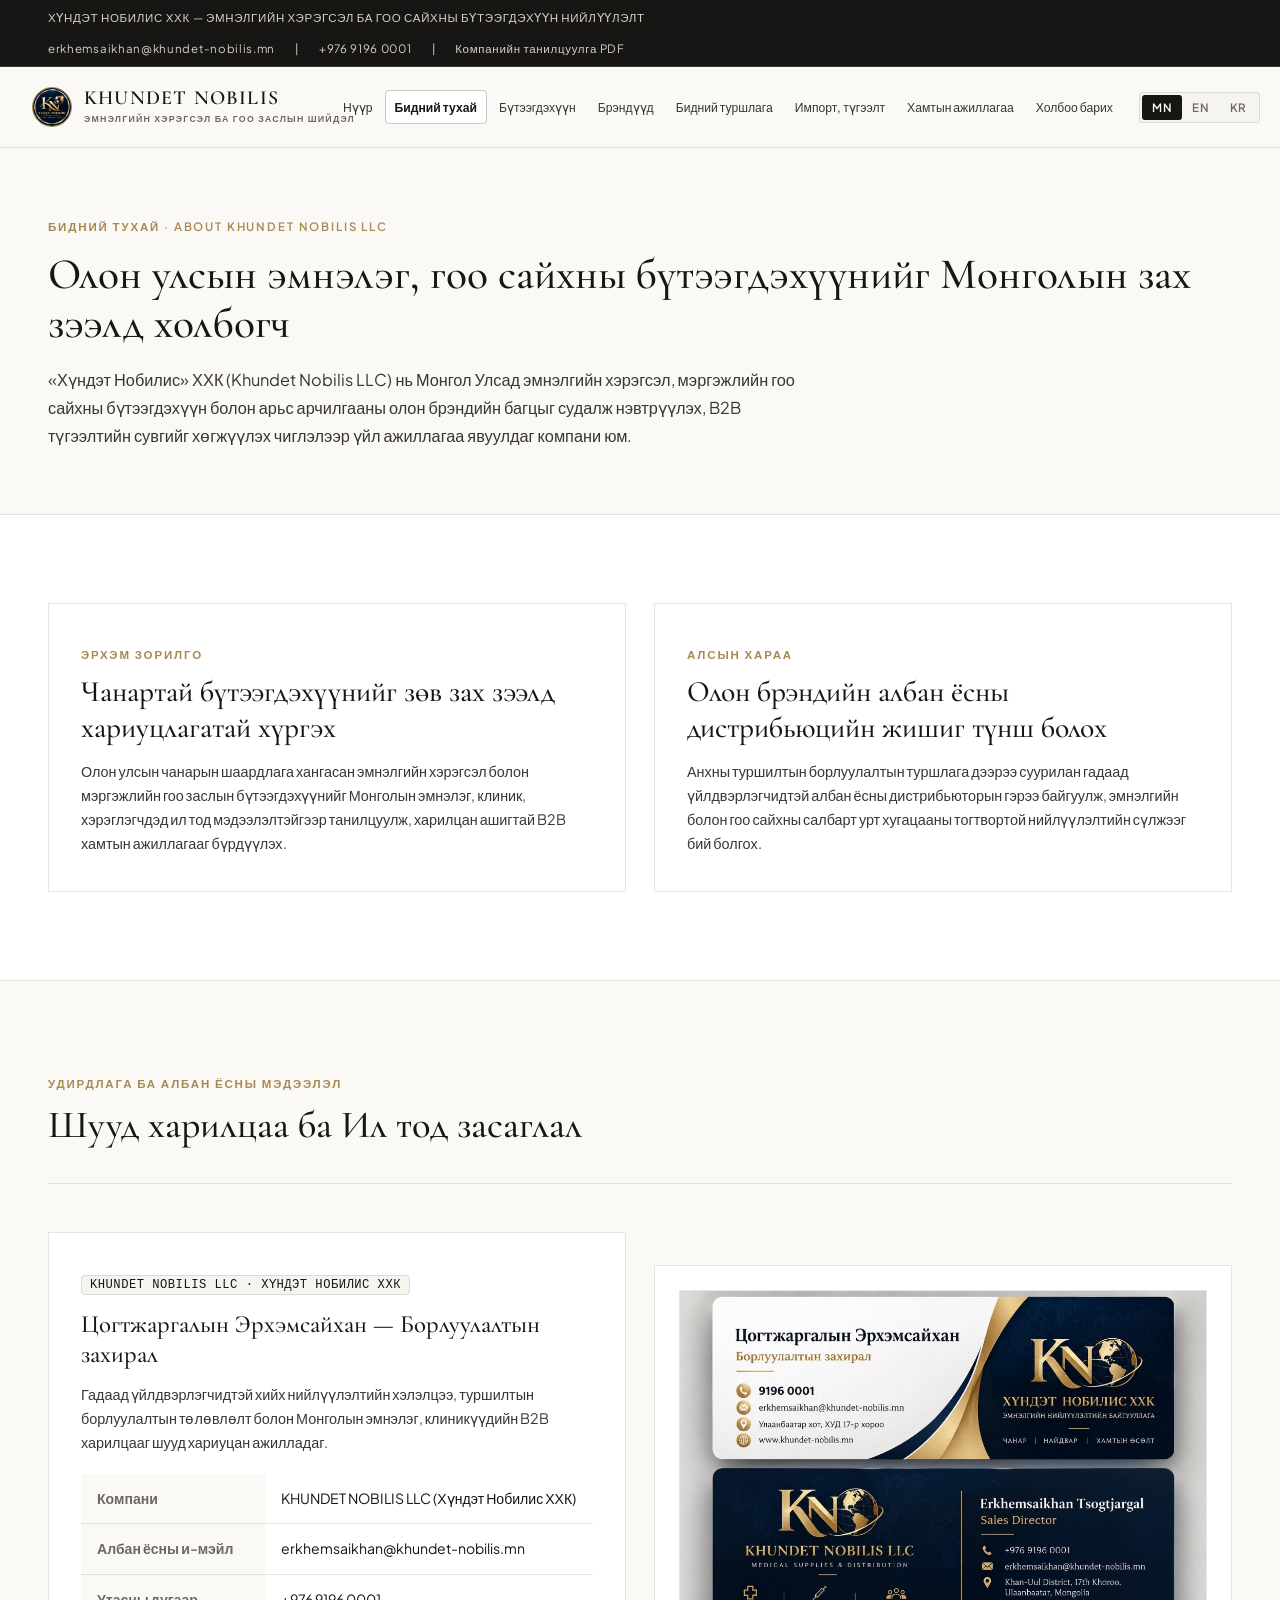
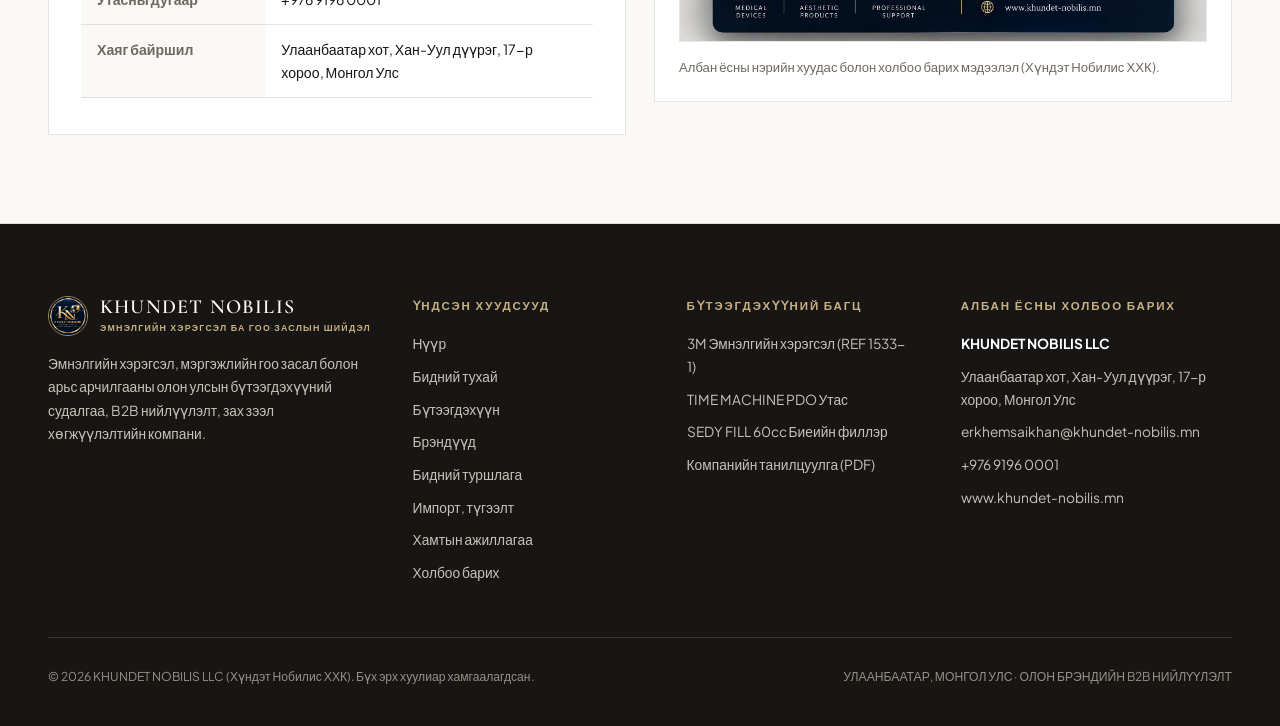
==== commit 5130dd37: "chore(qa): finalize visual QA, complete MN/EN/KR form/select translations, remove sample assets and " ====
--- a/about.html
+++ b/about.html
@@ -162,20 +162,26 @@
             <table class="specs-table" style="margin-bottom: 0;">
               <tbody>
                 <tr>
-                  <th>Company</th>
+                  <th data-lang-mn="Компани" data-lang-en="Company" data-lang-kr="법인명">Company</th>
                   <td>KHUNDET NOBILIS LLC (Хүндэт Нобилис ХХК)</td>
                 </tr>
                 <tr>
-                  <th>Email</th>
+                  <th data-lang-mn="Албан ёсны и-мэйл" data-lang-en="Email" data-lang-kr="이메일">Email</th>
                   <td><a href="mailto:erkhemsaikhan@khundet-nobilis.mn">erkhemsaikhan@khundet-nobilis.mn</a></td>
                 </tr>
                 <tr>
-                  <th>Telephone</th>
+                  <th data-lang-mn="Утасны дугаар" data-lang-en="Telephone" data-lang-kr="연락처">Telephone</th>
                   <td><a href="tel:+97691960001">+976 9196 0001</a></td>
                 </tr>
                 <tr>
-                  <th>Address</th>
-                  <td>Khan-Uul District, 17th Khoroo, Ulaanbaatar, Mongolia</td>
+                  <th data-lang-mn="Хаяг байршил" data-lang-en="Address" data-lang-kr="소재지">Address</th>
+                  <td
+                    data-lang-mn="Улаанбаатар хот, Хан-Уул дүүрэг, 17-р хороо, Монгол Улс"
+                    data-lang-en="Khan-Uul District, 17th Khoroo, Ulaanbaatar, Mongolia"
+                    data-lang-kr="몽골 울란바토르 항울구 17동 (Khan-Uul District, Ulaanbaatar)"
+                  >
+                    Khan-Uul District, 17th Khoroo, Ulaanbaatar, Mongolia
+                  </td>
                 </tr>
               </tbody>
             </table>
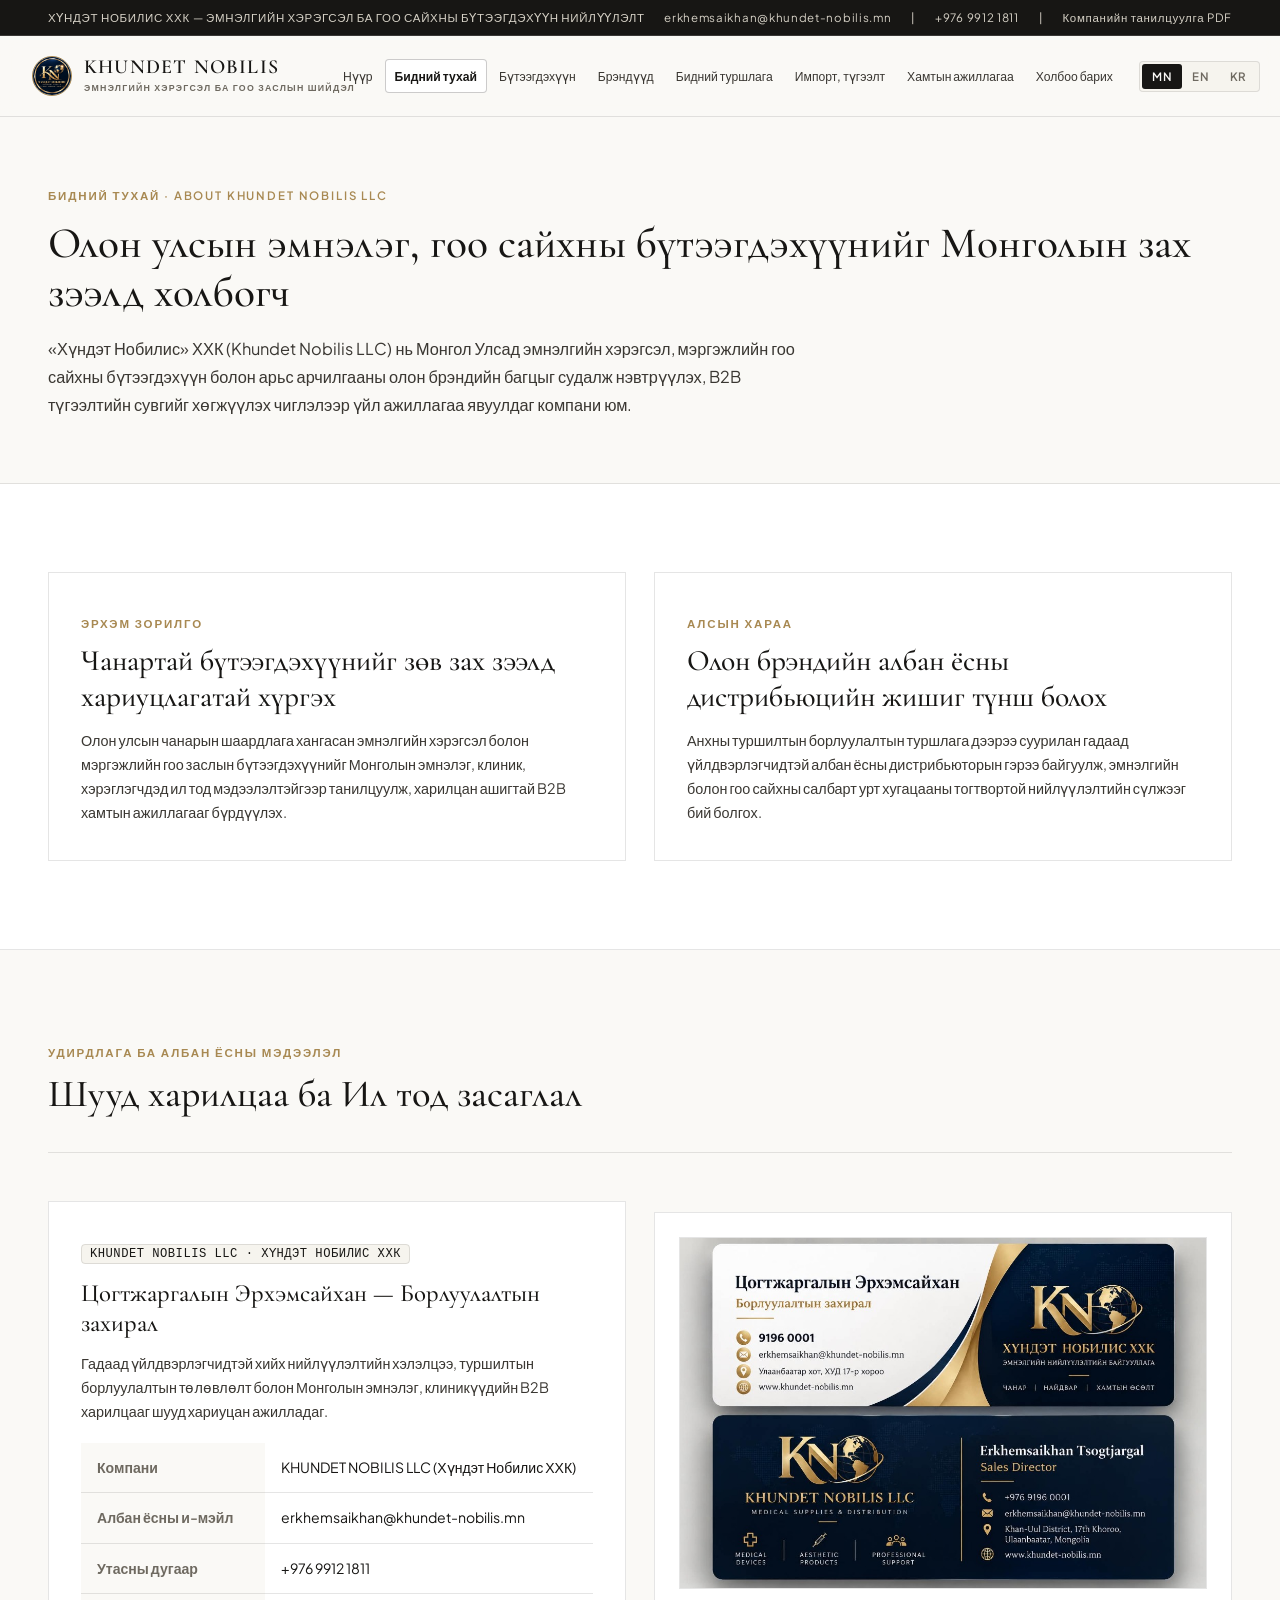
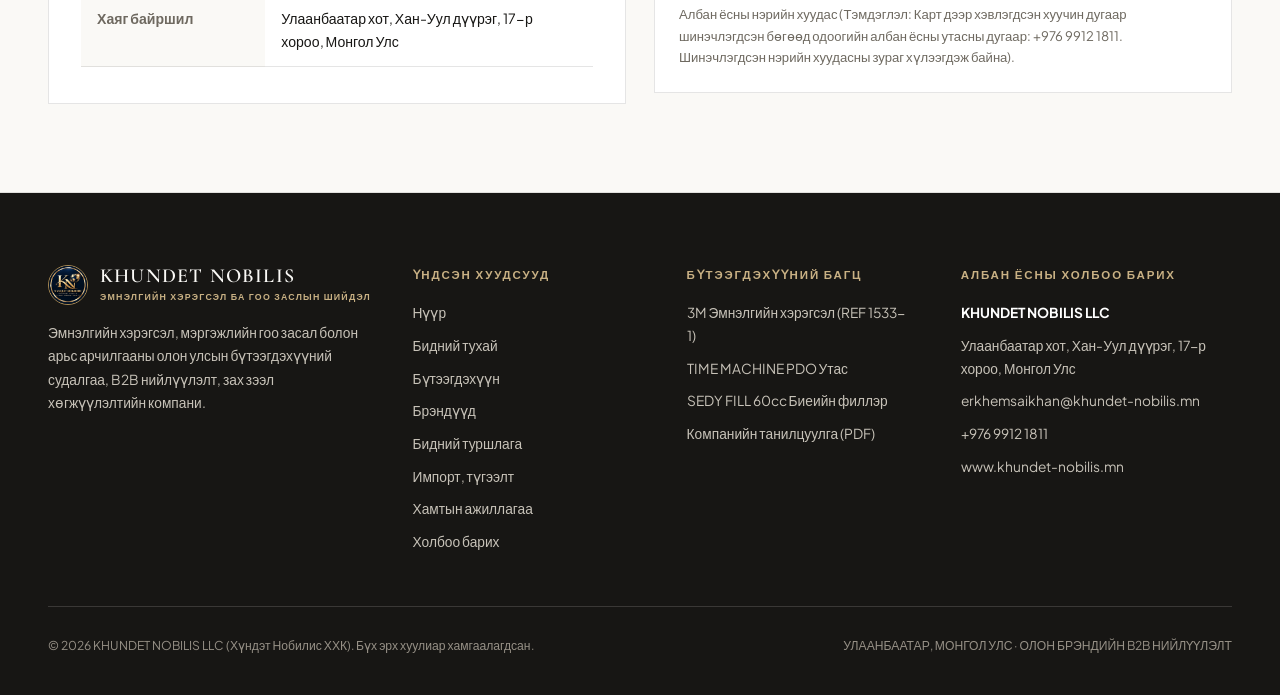
==== commit f1c48396: "chore(contact): update primary phone number to +976 9912 1811 and add preview security headers" ====
--- a/about.html
+++ b/about.html
@@ -171,7 +171,7 @@
                 </tr>
                 <tr>
                   <th data-lang-mn="Утасны дугаар" data-lang-en="Telephone" data-lang-kr="연락처">Telephone</th>
-                  <td><a href="tel:+97691960001">+976 9196 0001</a></td>
+                  <td><a href="tel:+97699121811">+976 9912 1811</a></td>
                 </tr>
                 <tr>
                   <th data-lang-mn="Хаяг байршил" data-lang-en="Address" data-lang-kr="소재지">Address</th>
@@ -196,11 +196,11 @@
           />
           <p
             style="font-size: 0.82rem; color: var(--text-muted);"
-            data-lang-mn="Албан ёсны нэрийн хуудас болон холбоо барих мэдээлэл (Хүндэт Нобилис ХХК)."
-            data-lang-en="Verified corporate business card of Khundet Nobilis LLC."
-            data-lang-kr="훈데트 노빌리스(Khundet Nobilis LLC) 공식 명함 및 연락처 정보."
+            data-lang-mn="Албан ёсны нэрийн хуудас (Тэмдэглэл: Карт дээр хэвлэгдсэн хуучин дугаар шинэчлэгдсэн бөгөөд одоогийн албан ёсны утасны дугаар: +976 9912 1811. Шинэчлэгдсэн нэрийн хуудасны зураг хүлээгдэж байна)."
+            data-lang-en="Verified corporate business card of Khundet Nobilis LLC (Note: The printed phone number on this card image has been superseded by our updated official telephone: +976 9912 1811; replacement card photo pending)."
+            data-lang-kr="훈데트 노빌리스 공식 명함 (안내: 명함 이미지에 인쇄된 기존 전화번호는 공식 대표번호 +976 9912 1811로 변경되었으며, 신규 명함 이미지 교체 예정입니다)."
           >
-            Verified corporate business card of Khundet Nobilis LLC.
+            Verified corporate business card of Khundet Nobilis LLC (Note: The printed phone number on this card image has been superseded by our updated official telephone: +976 9912 1811; replacement card photo pending).
           </p>
         </div>
       </div>
--- a/styles.css
+++ b/styles.css
@@ -1067,8 +1067,44 @@
   background: var(--bg-white);
 }
 
+.form-input.input-error {
+  border-color: #B42318;
+  background: #FFF9F8;
+}
+
 .honeypot-field {
   display: none !important;
+}
+
+.form-status-banner {
+  margin-top: 16px;
+  padding: 15px 18px;
+  border-radius: 4px;
+  font-size: 0.85rem;
+  line-height: 1.55;
+  border: 1px solid var(--line-strong);
+  background: var(--bg-alabaster);
+  color: var(--text-charcoal);
+}
+
+.form-status-banner.status-loading {
+  background: var(--status-eval-bg);
+  border-color: var(--champagne);
+  color: var(--text-charcoal);
+}
+
+.form-status-banner.status-success {
+  background: #EDF7F1;
+  border-color: #1F6E43;
+  border-left: 4px solid #1F6E43;
+  color: #13462A;
+}
+
+.form-status-banner.status-error {
+  background: #FDF2F2;
+  border-color: #C93B2B;
+  border-left: 4px solid #C93B2B;
+  color: #7A1C13;
 }
 
 /* ==========================================================================
@@ -1174,21 +1210,38 @@
     display: flex;
     justify-content: space-between;
     align-items: center;
-    min-height: 68px;
+    min-height: 64px;
+    gap: 6px;
+  }
+
+  .brand-link {
     gap: 8px;
+    min-width: 0;
+  }
+
+  .brand-logo-img {
+    width: 34px;
+    height: 34px;
   }
 
   .brand-main {
-    font-size: 1rem;
+    font-size: 0.86rem;
+    letter-spacing: 0.04em;
+    white-space: nowrap;
   }
 
   .brand-sub {
     display: none;
   }
 
+  .header-controls {
+    gap: 6px;
+    flex-shrink: 0;
+  }
+
   .lang-pill {
-    padding: 4px 7px;
-    font-size: 0.68rem;
+    padding: 4px 6px;
+    font-size: 0.66rem;
   }
 
   .hero-title {
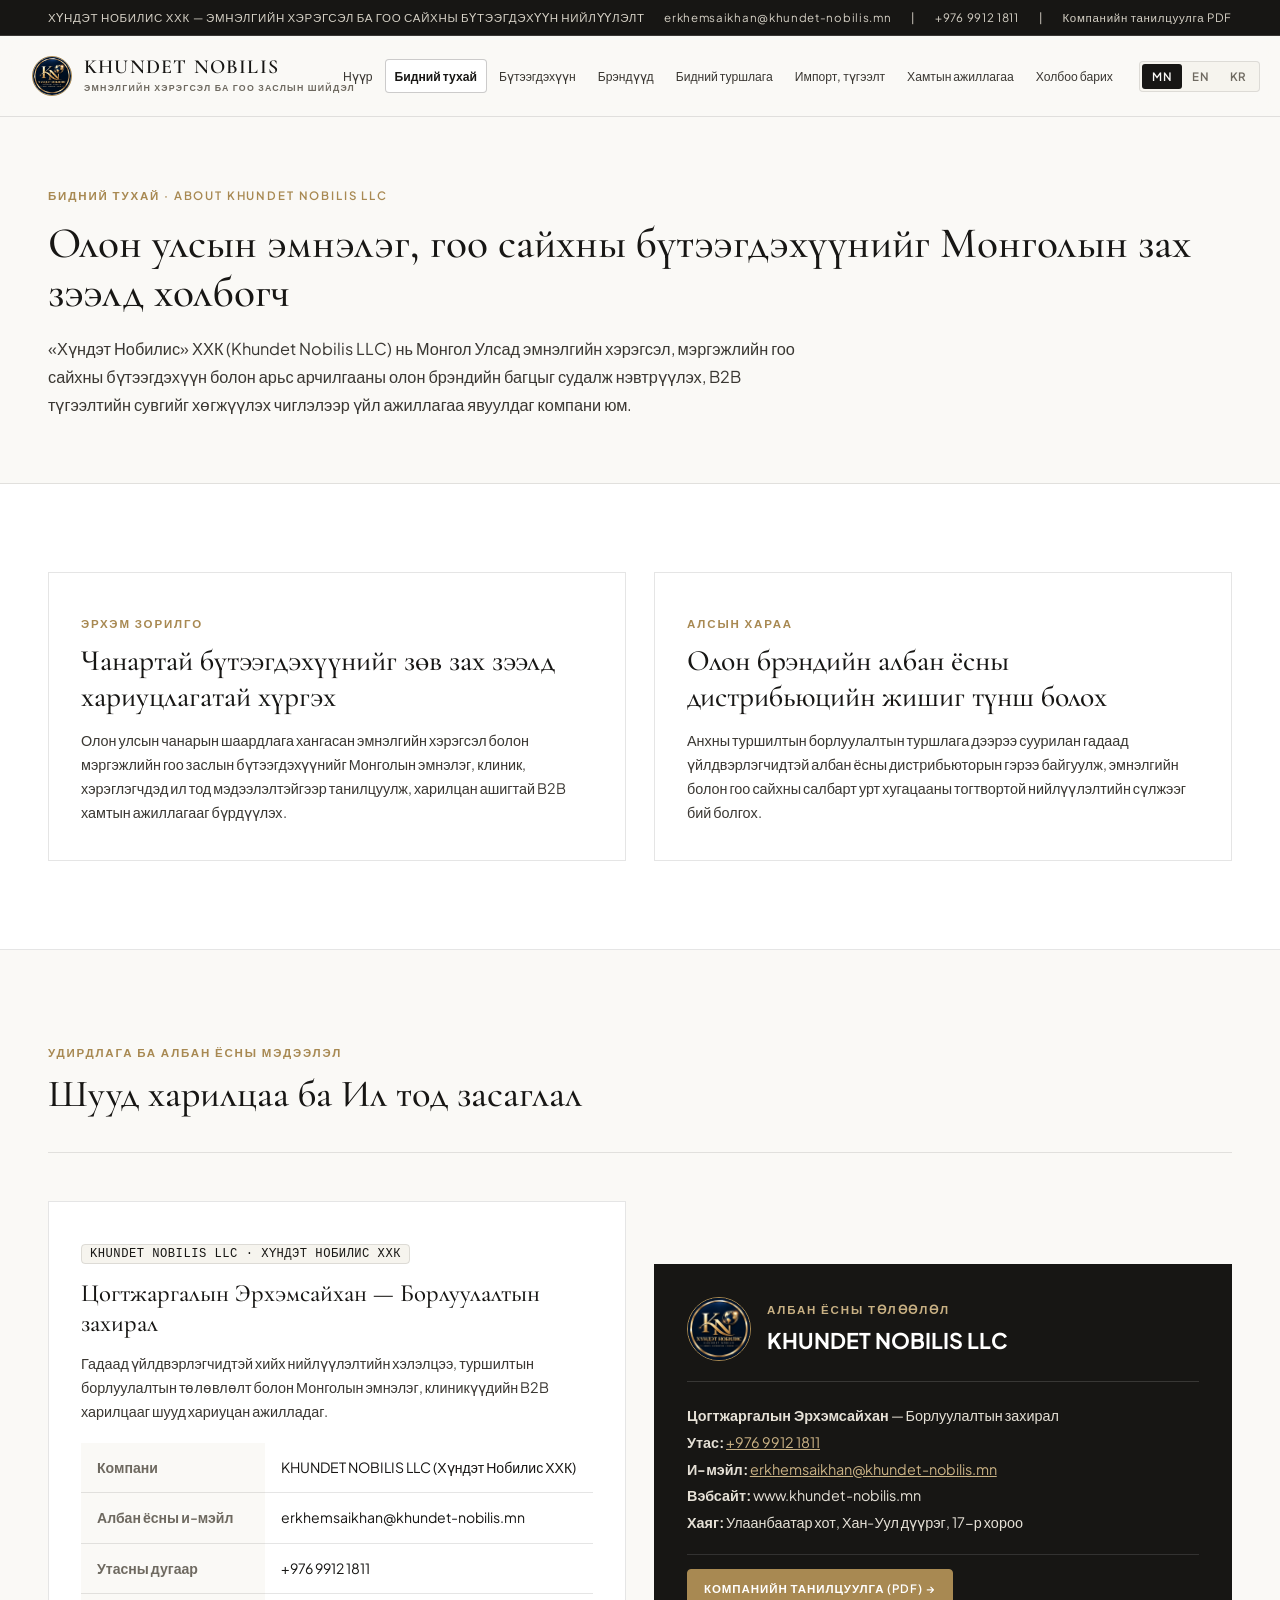
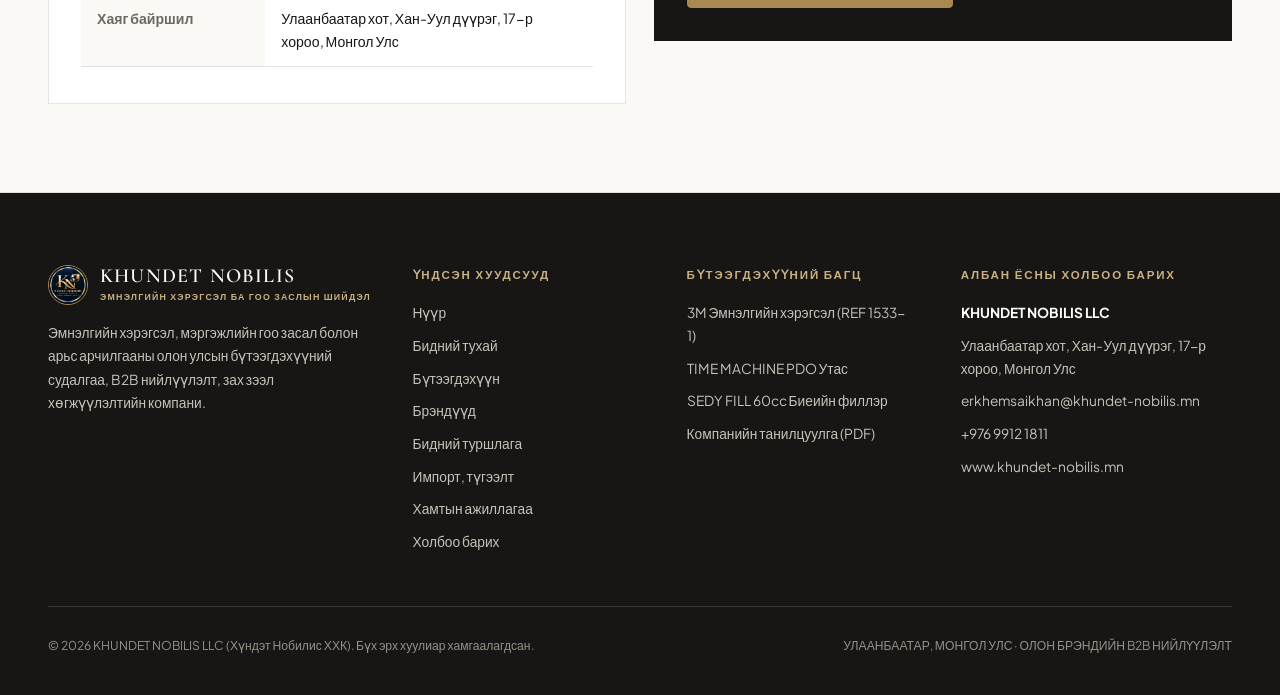
==== commit f2117337: "fix(about): hide business-card.jpg displaying outdated printed phone number until replacement card i" ====
--- a/about.html
+++ b/about.html
@@ -188,20 +188,62 @@
           </div>
         </div>
 
-        <div class="corporate-card" style="padding: 24px;">
-          <img
-            src="assets/business-card.jpg"
-            alt="Khundet Nobilis LLC Official Business Card"
-            style="width: 100%; border: 1px solid var(--line-hairline); margin-bottom: 14px;"
-          />
-          <p
-            style="font-size: 0.82rem; color: var(--text-muted);"
-            data-lang-mn="Албан ёсны нэрийн хуудас (Тэмдэглэл: Карт дээр хэвлэгдсэн хуучин дугаар шинэчлэгдсэн бөгөөд одоогийн албан ёсны утасны дугаар: +976 9912 1811. Шинэчлэгдсэн нэрийн хуудасны зураг хүлээгдэж байна)."
-            data-lang-en="Verified corporate business card of Khundet Nobilis LLC (Note: The printed phone number on this card image has been superseded by our updated official telephone: +976 9912 1811; replacement card photo pending)."
-            data-lang-kr="훈데트 노빌리스 공식 명함 (안내: 명함 이미지에 인쇄된 기존 전화번호는 공식 대표번호 +976 9912 1811로 변경되었으며, 신규 명함 이미지 교체 예정입니다)."
-          >
-            Verified corporate business card of Khundet Nobilis LLC (Note: The printed phone number on this card image has been superseded by our updated official telephone: +976 9912 1811; replacement card photo pending).
-          </p>
+        <div class="corporate-card" style="padding: 32px; background: var(--bg-charcoal); color: var(--bg-alabaster);">
+          <!-- Original business-card.jpg is preserved on disk and hidden here because it shows the superseded printed phone number. Unhide once client supplies updated card artwork. -->
+          <div style="display: none;" aria-hidden="true">
+            <img src="assets/business-card.jpg" alt="" />
+          </div>
+
+          <div style="display: flex; align-items: center; gap: 16px; padding-bottom: 20px; border-bottom: 1px solid rgba(255, 255, 255, 0.14); margin-bottom: 20px;">
+            <img
+              src="assets/logo.jpg"
+              alt="Khundet Nobilis LLC Official Emblem"
+              style="width: 64px; height: 64px; border-radius: 50%; object-fit: cover; border: 1px solid var(--champagne);"
+            />
+            <div>
+              <span
+                class="eyebrow"
+                style="color: var(--champagne-light); margin-bottom: 4px; display: block;"
+                data-lang-mn="АЛБАН ЁСНЫ ТӨЛӨӨЛӨЛ"
+                data-lang-en="OFFICIAL EXECUTIVE CREDENTIALS"
+                data-lang-kr="공식 임원 연락처 카드"
+              >
+                OFFICIAL EXECUTIVE CREDENTIALS
+              </span>
+              <h4 style="font-family: var(--font-display); font-size: 1.35rem; color: var(--bg-white); margin: 0;">
+                KHUNDET NOBILIS LLC
+              </h4>
+            </div>
+          </div>
+
+          <div style="font-size: 0.9rem; line-height: 1.85; color: #E5E0D6;">
+            <div
+              data-html="true"
+              data-lang-mn="<strong>Цогтжаргалын Эрхэмсайхан</strong> — Борлуулалтын захирал<br /><strong>Утас:</strong> <a href='tel:+97699121811' style='color:var(--champagne-light);text-decoration:underline;'>+976 9912 1811</a><br /><strong>И-мэйл:</strong> <a href='mailto:erkhemsaikhan@khundet-nobilis.mn' style='color:var(--champagne-light);text-decoration:underline;'>erkhemsaikhan@khundet-nobilis.mn</a><br /><strong>Вэбсайт:</strong> www.khundet-nobilis.mn<br /><strong>Хаяг:</strong> Улаанбаатар хот, Хан-Уул дүүрэг, 17-р хороо"
+              data-lang-en="<strong>Erkhemsaikhan Tsogtjargal</strong> — Sales Director<br /><strong>Telephone:</strong> <a href='tel:+97699121811' style='color:var(--champagne-light);text-decoration:underline;'>+976 9912 1811</a><br /><strong>Email:</strong> <a href='mailto:erkhemsaikhan@khundet-nobilis.mn' style='color:var(--champagne-light);text-decoration:underline;'>erkhemsaikhan@khundet-nobilis.mn</a><br /><strong>Website:</strong> www.khundet-nobilis.mn<br /><strong>Location:</strong> Khan-Uul District, 17th Khoroo, Ulaanbaatar, Mongolia"
+              data-lang-kr="<strong>초그트자르갈 에르헴사이한</strong> — 영업 이사 (Sales Director)<br /><strong>공식 연락처:</strong> <a href='tel:+97699121811' style='color:var(--champagne-light);text-decoration:underline;'>+976 9912 1811</a><br /><strong>이메일:</strong> <a href='mailto:erkhemsaikhan@khundet-nobilis.mn' style='color:var(--champagne-light);text-decoration:underline;'>erkhemsaikhan@khundet-nobilis.mn</a><br /><strong>웹사이트:</strong> www.khundet-nobilis.mn<br /><strong>소재지:</strong> 몽골 울란바토르 항울구 17동"
+            >
+              <strong>Erkhemsaikhan Tsogtjargal</strong> — Sales Director<br />
+              <strong>Telephone:</strong> <a href="tel:+97699121811" style="color:var(--champagne-light);text-decoration:underline;">+976 9912 1811</a><br />
+              <strong>Email:</strong> <a href="mailto:erkhemsaikhan@khundet-nobilis.mn" style="color:var(--champagne-light);text-decoration:underline;">erkhemsaikhan@khundet-nobilis.mn</a><br />
+              <strong>Website:</strong> www.khundet-nobilis.mn<br />
+              <strong>Location:</strong> Khan-Uul District, 17th Khoroo, Ulaanbaatar, Mongolia
+            </div>
+          </div>
+
+          <div style="margin-top: 18px; padding-top: 14px; border-top: 1px solid rgba(255, 255, 255, 0.12);">
+            <a
+              href="company-profile.html"
+              target="_blank"
+              rel="noopener"
+              class="btn btn-champagne btn-sm"
+              data-lang-mn="Компанийн танилцуулга (PDF) →"
+              data-lang-en="Open Printable Company Profile (PDF) →"
+              data-lang-kr="회사 소개서 브리프 (PDF) 열기 →"
+            >
+              Open Printable Company Profile (PDF) →
+            </a>
+          </div>
         </div>
       </div>
     </section>
